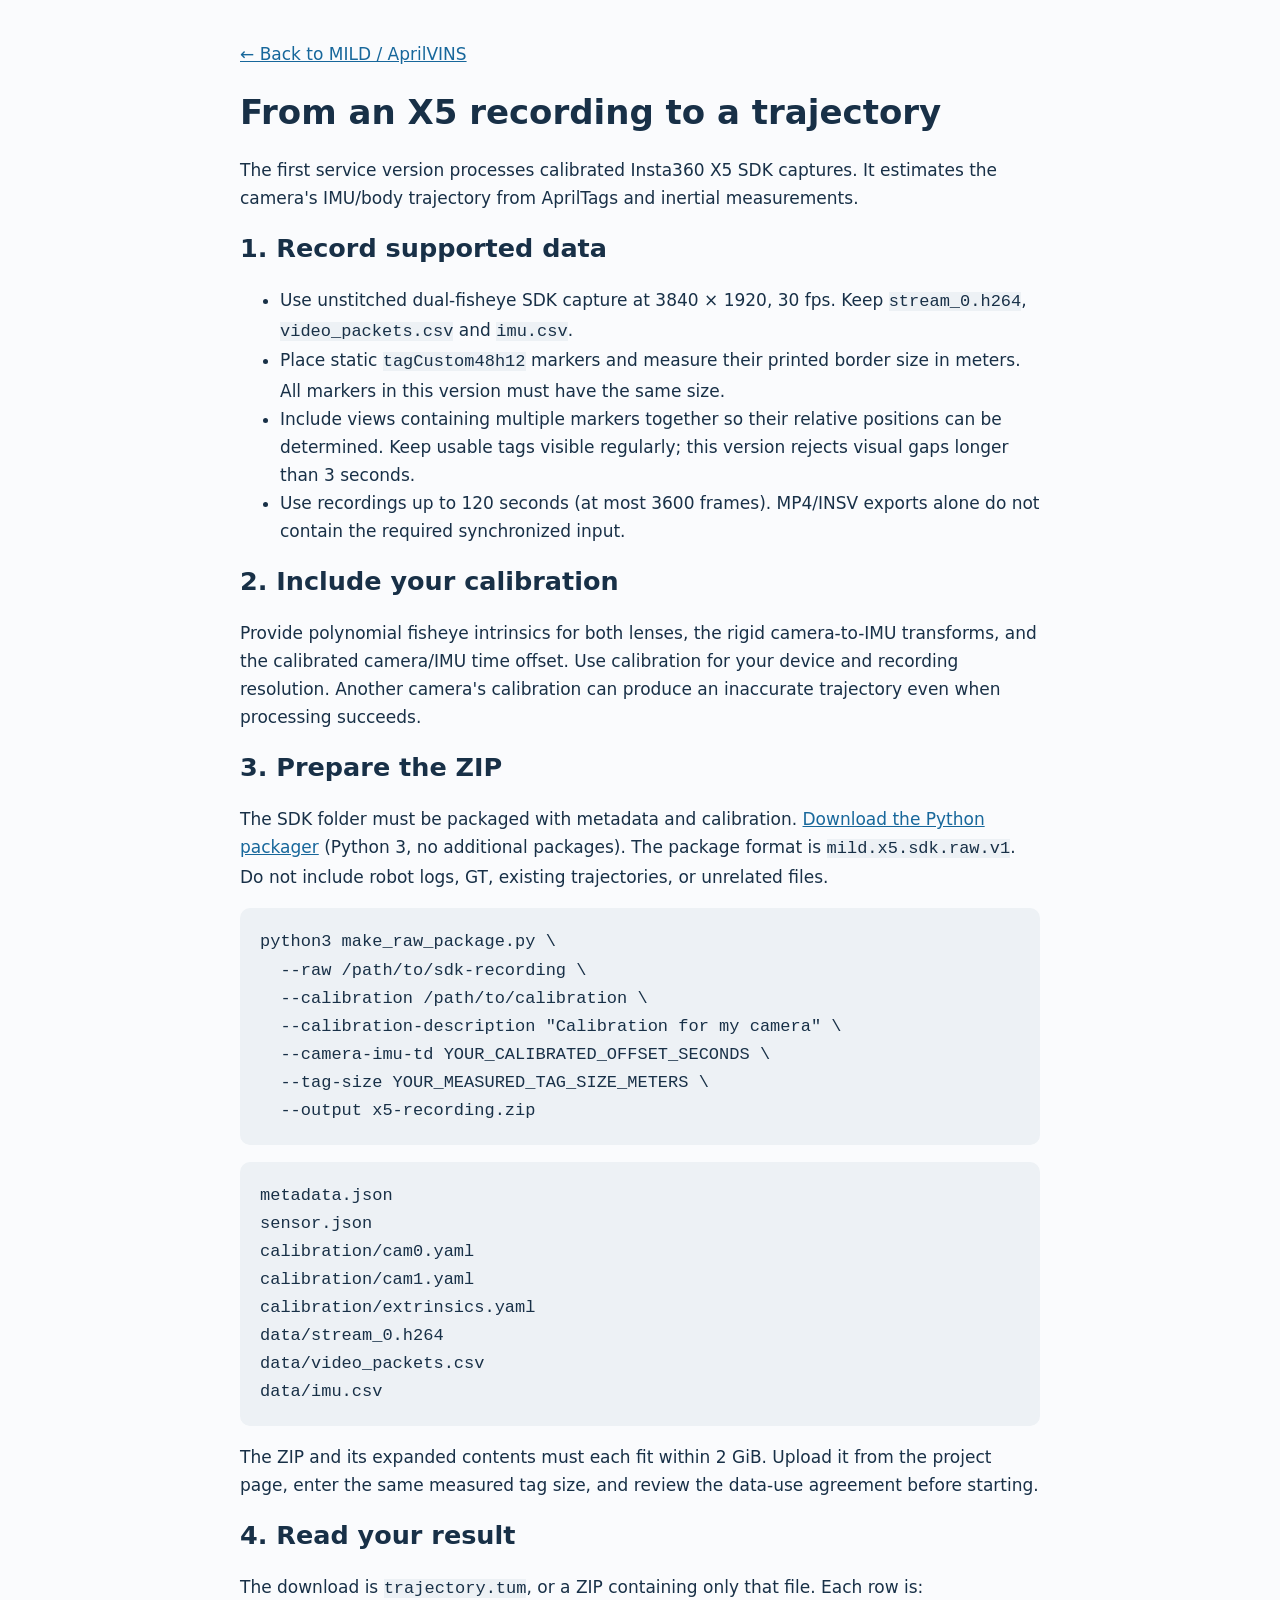
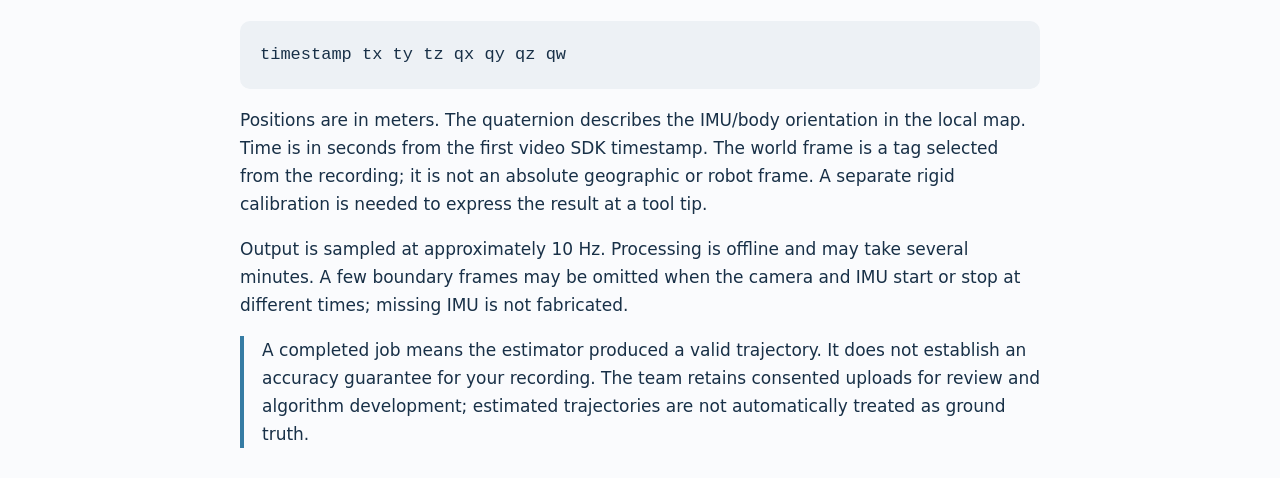
==== assets/docs/x5-upload-guide.html @ ad4363de "Document raw X5 uploads and expose service availability" ====
<!doctype html>
<html lang="en">
<head>
  <meta charset="utf-8">
  <meta name="viewport" content="width=device-width, initial-scale=1">
  <title>X5 recording guide · MILD / AprilVINS</title>
  <style>body{font:17px/1.65 system-ui,sans-serif;color:#183047;background:#fafbfd;margin:40px auto;padding:0 24px;max-width:800px}h1,h2{line-height:1.25}a{color:#17679b}code,pre{background:#edf1f5}pre{padding:20px;overflow:auto;border-radius:10px}.note{border-left:4px solid #367ca4;padding-left:18px}</style>
</head>
<body>
  <p><a href="../../index.html#upload-x5-data">← Back to MILD / AprilVINS</a></p>
  <h1>From an X5 recording to a trajectory</h1>
  <p>The first service version processes calibrated Insta360 X5 SDK captures. It estimates the camera's IMU/body trajectory from AprilTags and inertial measurements.</p>
  <h2>1. Record supported data</h2>
  <ul>
    <li>Use unstitched dual-fisheye SDK capture at 3840 × 1920, 30 fps. Keep <code>stream_0.h264</code>, <code>video_packets.csv</code> and <code>imu.csv</code>.</li>
    <li>Place static <code>tagCustom48h12</code> markers and measure their printed border size in meters. All markers in this version must have the same size.</li>
    <li>Include views containing multiple markers together so their relative positions can be determined. Keep usable tags visible regularly; this version rejects visual gaps longer than 3 seconds.</li>
    <li>Use recordings up to 120 seconds (at most 3600 frames). MP4/INSV exports alone do not contain the required synchronized input.</li>
  </ul>
  <h2>2. Include your calibration</h2>
  <p>Provide polynomial fisheye intrinsics for both lenses, the rigid camera-to-IMU transforms, and the calibrated camera/IMU time offset. Use calibration for your device and recording resolution. Another camera's calibration can produce an inaccurate trajectory even when processing succeeds.</p>
  <h2>3. Prepare the ZIP</h2>
  <p>The SDK folder must be packaged with metadata and calibration. <a href="../tools/make_raw_package.py" download>Download the Python packager</a> (Python 3, no additional packages). The package format is <code>mild.x5.sdk.raw.v1</code>. Do not include robot logs, GT, existing trajectories, or unrelated files.</p>
  <pre>python3 make_raw_package.py \
  --raw /path/to/sdk-recording \
  --calibration /path/to/calibration \
  --calibration-description "Calibration for my camera" \
  --camera-imu-td YOUR_CALIBRATED_OFFSET_SECONDS \
  --tag-size YOUR_MEASURED_TAG_SIZE_METERS \
  --output x5-recording.zip</pre>
  <pre>metadata.json
sensor.json
calibration/cam0.yaml
calibration/cam1.yaml
calibration/extrinsics.yaml
data/stream_0.h264
data/video_packets.csv
data/imu.csv</pre>
  <p>The ZIP and its expanded contents must each fit within 2 GiB. Upload it from the project page, enter the same measured tag size, and review the data-use agreement before starting.</p>
  <h2>4. Read your result</h2>
  <p>The download is <code>trajectory.tum</code>, or a ZIP containing only that file. Each row is:</p>
  <pre>timestamp tx ty tz qx qy qz qw</pre>
  <p>Positions are in meters. The quaternion describes the IMU/body orientation in the local map. Time is in seconds from the first video SDK timestamp. The world frame is a tag selected from the recording; it is not an absolute geographic or robot frame. A separate rigid calibration is needed to express the result at a tool tip.</p>
  <p>Output is sampled at approximately 10 Hz. Processing is offline and may take several minutes. A few boundary frames may be omitted when the camera and IMU start or stop at different times; missing IMU is not fabricated.</p>
  <p class="note">A completed job means the estimator produced a valid trajectory. It does not establish an accuracy guarantee for your recording. The team retains consented uploads for review and algorithm development; estimated trajectories are not automatically treated as ground truth.</p>
</body>
</html>
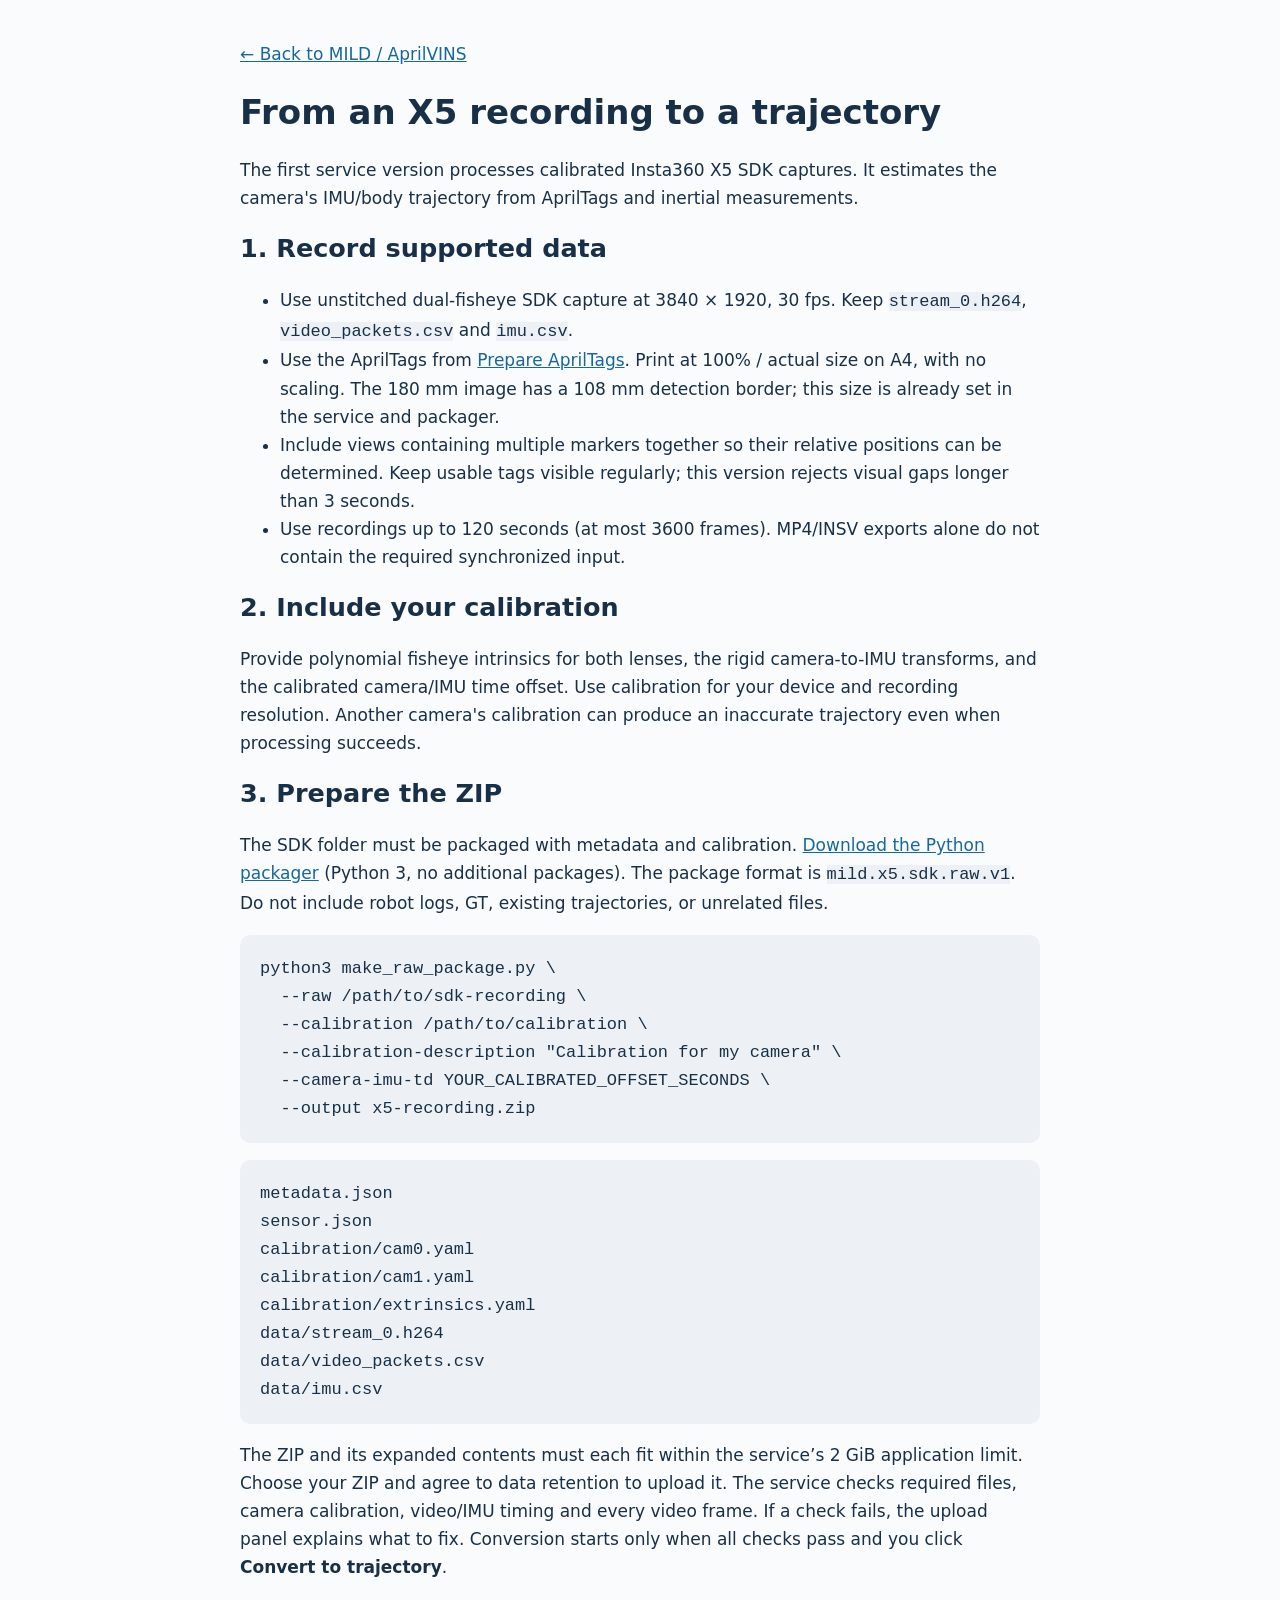
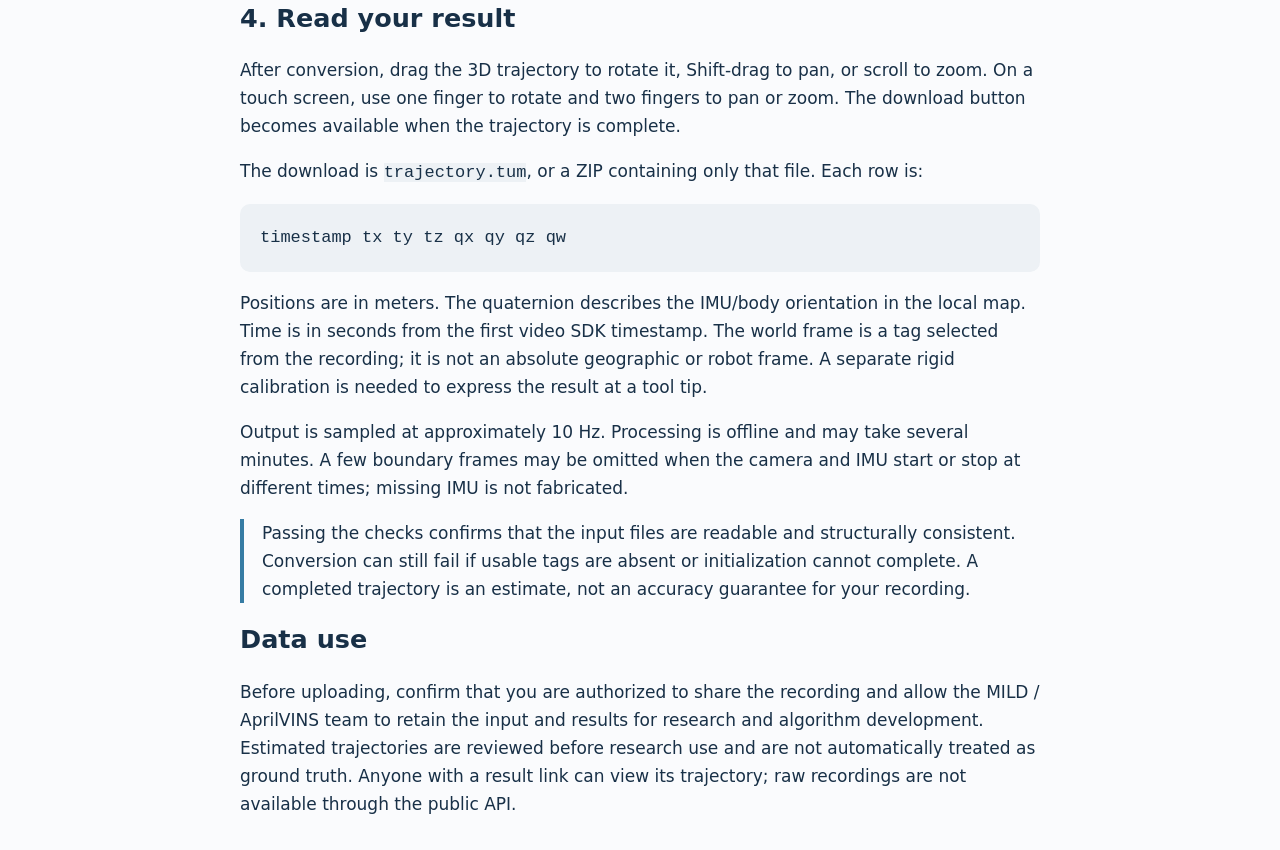
==== commit ff13c9d2: "Simplify recording checks, conversion and interactive TUM preview" ====
--- a/assets/docs/x5-upload-guide.html
+++ b/assets/docs/x5-upload-guide.html
@@ -13,7 +13,7 @@
   <h2>1. Record supported data</h2>
   <ul>
     <li>Use unstitched dual-fisheye SDK capture at 3840 × 1920, 30 fps. Keep <code>stream_0.h264</code>, <code>video_packets.csv</code> and <code>imu.csv</code>.</li>
-    <li>Place static <code>tagCustom48h12</code> markers and measure their printed border size in meters. All markers in this version must have the same size.</li>
+    <li>Use the AprilTags from <a href="../../index.html#print-apriltags">Prepare AprilTags</a>. Print at 100% / actual size on A4, with no scaling. The 180 mm image has a 108 mm detection border; this size is already set in the service and packager.</li>
     <li>Include views containing multiple markers together so their relative positions can be determined. Keep usable tags visible regularly; this version rejects visual gaps longer than 3 seconds.</li>
     <li>Use recordings up to 120 seconds (at most 3600 frames). MP4/INSV exports alone do not contain the required synchronized input.</li>
   </ul>
@@ -26,7 +26,6 @@
   --calibration /path/to/calibration \
   --calibration-description "Calibration for my camera" \
   --camera-imu-td YOUR_CALIBRATED_OFFSET_SECONDS \
-  --tag-size YOUR_MEASURED_TAG_SIZE_METERS \
   --output x5-recording.zip</pre>
   <pre>metadata.json
 sensor.json
@@ -36,12 +35,15 @@
 data/stream_0.h264
 data/video_packets.csv
 data/imu.csv</pre>
-  <p>The ZIP and its expanded contents must each fit within 2 GiB. Upload it from the project page, enter the same measured tag size, and review the data-use agreement before starting.</p>
+  <p>The ZIP and its expanded contents must each fit within the service’s 2 GiB application limit. Choose your ZIP and agree to data retention to upload it. The service checks required files, camera calibration, video/IMU timing and every video frame. If a check fails, the upload panel explains what to fix. Conversion starts only when all checks pass and you click <strong>Convert to trajectory</strong>.</p>
   <h2>4. Read your result</h2>
+  <p>After conversion, drag the 3D trajectory to rotate it, Shift-drag to pan, or scroll to zoom. On a touch screen, use one finger to rotate and two fingers to pan or zoom. The download button becomes available when the trajectory is complete.</p>
   <p>The download is <code>trajectory.tum</code>, or a ZIP containing only that file. Each row is:</p>
   <pre>timestamp tx ty tz qx qy qz qw</pre>
   <p>Positions are in meters. The quaternion describes the IMU/body orientation in the local map. Time is in seconds from the first video SDK timestamp. The world frame is a tag selected from the recording; it is not an absolute geographic or robot frame. A separate rigid calibration is needed to express the result at a tool tip.</p>
   <p>Output is sampled at approximately 10 Hz. Processing is offline and may take several minutes. A few boundary frames may be omitted when the camera and IMU start or stop at different times; missing IMU is not fabricated.</p>
-  <p class="note">A completed job means the estimator produced a valid trajectory. It does not establish an accuracy guarantee for your recording. The team retains consented uploads for review and algorithm development; estimated trajectories are not automatically treated as ground truth.</p>
+  <p class="note">Passing the checks confirms that the input files are readable and structurally consistent. Conversion can still fail if usable tags are absent or initialization cannot complete. A completed trajectory is an estimate, not an accuracy guarantee for your recording.</p>
+  <h2 id="data-use">Data use</h2>
+  <p>Before uploading, confirm that you are authorized to share the recording and allow the MILD / AprilVINS team to retain the input and results for research and algorithm development. Estimated trajectories are reviewed before research use and are not automatically treated as ground truth. Anyone with a result link can view its trajectory; raw recordings are not available through the public API.</p>
 </body>
 </html>
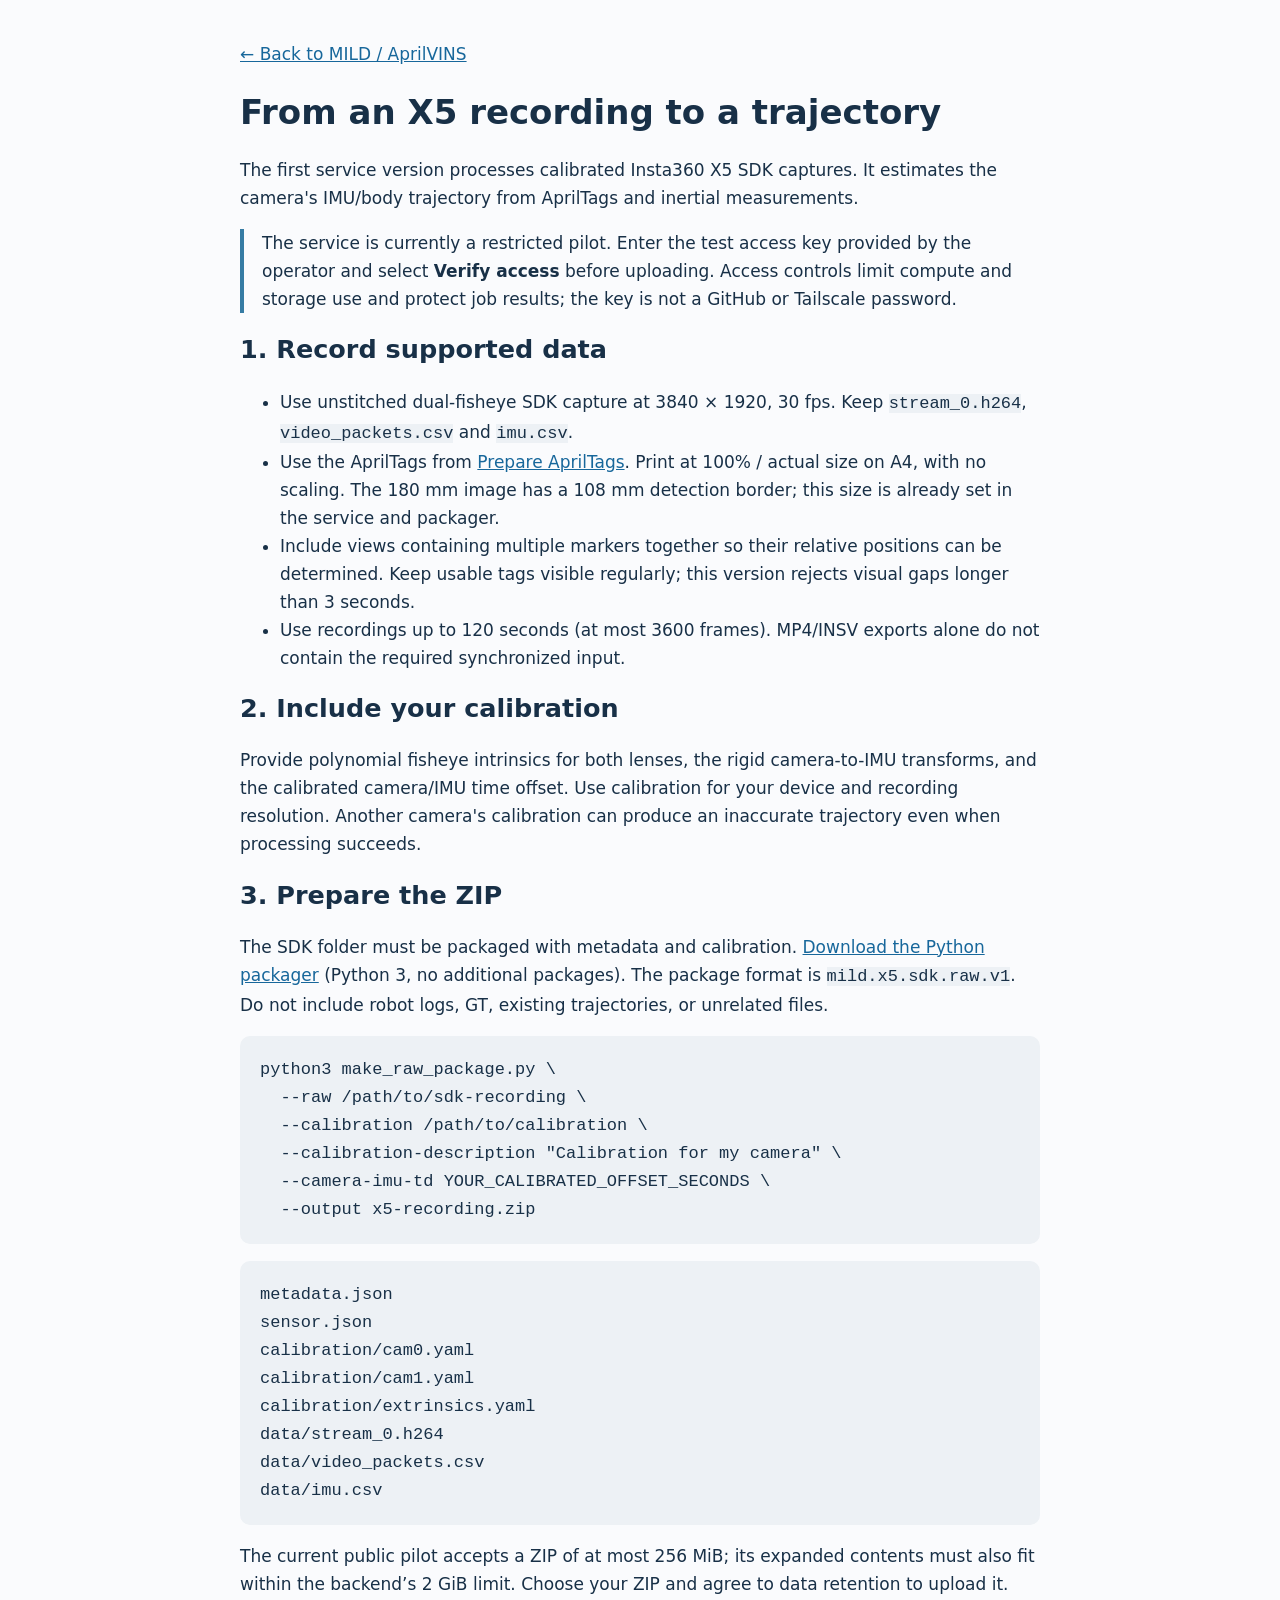
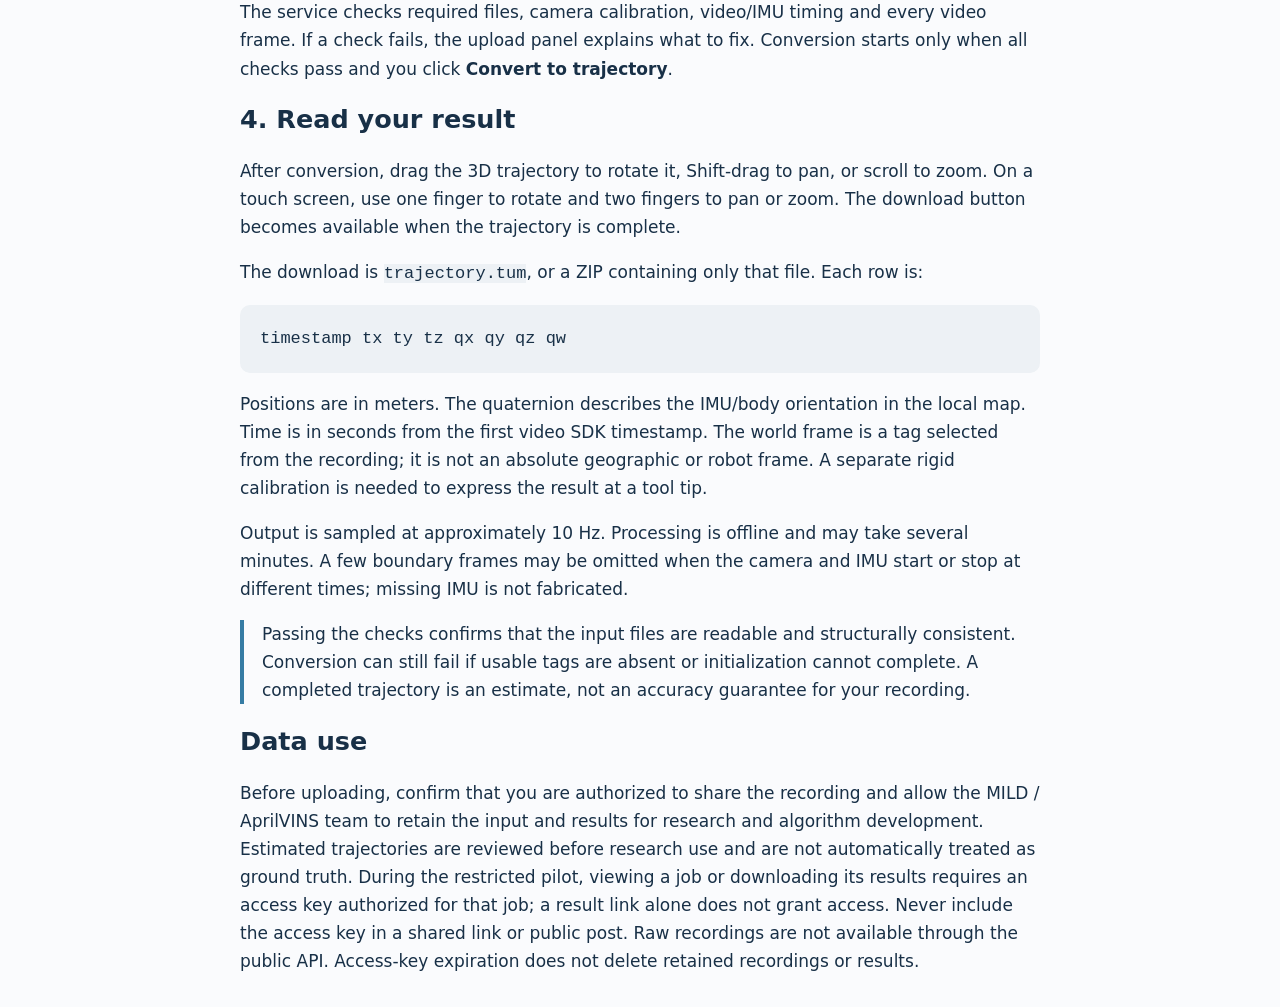
==== commit 074f1217: "Clarify restricted pilot access and upload guidance" ====
--- a/assets/docs/x5-upload-guide.html
+++ b/assets/docs/x5-upload-guide.html
@@ -10,6 +10,7 @@
   <p><a href="../../index.html#upload-x5-data">← Back to MILD / AprilVINS</a></p>
   <h1>From an X5 recording to a trajectory</h1>
   <p>The first service version processes calibrated Insta360 X5 SDK captures. It estimates the camera's IMU/body trajectory from AprilTags and inertial measurements.</p>
+  <p class="note">The service is currently a restricted pilot. Enter the test access key provided by the operator and select <strong>Verify access</strong> before uploading. Access controls limit compute and storage use and protect job results; the key is not a GitHub or Tailscale password.</p>
   <h2>1. Record supported data</h2>
   <ul>
     <li>Use unstitched dual-fisheye SDK capture at 3840 × 1920, 30 fps. Keep <code>stream_0.h264</code>, <code>video_packets.csv</code> and <code>imu.csv</code>.</li>
@@ -35,7 +36,7 @@
 data/stream_0.h264
 data/video_packets.csv
 data/imu.csv</pre>
-  <p>The ZIP and its expanded contents must each fit within the service’s 2 GiB application limit. Choose your ZIP and agree to data retention to upload it. The service checks required files, camera calibration, video/IMU timing and every video frame. If a check fails, the upload panel explains what to fix. Conversion starts only when all checks pass and you click <strong>Convert to trajectory</strong>.</p>
+  <p>The current public pilot accepts a ZIP of at most 256 MiB; its expanded contents must also fit within the backend’s 2 GiB limit. Choose your ZIP and agree to data retention to upload it. The service checks required files, camera calibration, video/IMU timing and every video frame. If a check fails, the upload panel explains what to fix. Conversion starts only when all checks pass and you click <strong>Convert to trajectory</strong>.</p>
   <h2>4. Read your result</h2>
   <p>After conversion, drag the 3D trajectory to rotate it, Shift-drag to pan, or scroll to zoom. On a touch screen, use one finger to rotate and two fingers to pan or zoom. The download button becomes available when the trajectory is complete.</p>
   <p>The download is <code>trajectory.tum</code>, or a ZIP containing only that file. Each row is:</p>
@@ -44,6 +45,6 @@
   <p>Output is sampled at approximately 10 Hz. Processing is offline and may take several minutes. A few boundary frames may be omitted when the camera and IMU start or stop at different times; missing IMU is not fabricated.</p>
   <p class="note">Passing the checks confirms that the input files are readable and structurally consistent. Conversion can still fail if usable tags are absent or initialization cannot complete. A completed trajectory is an estimate, not an accuracy guarantee for your recording.</p>
   <h2 id="data-use">Data use</h2>
-  <p>Before uploading, confirm that you are authorized to share the recording and allow the MILD / AprilVINS team to retain the input and results for research and algorithm development. Estimated trajectories are reviewed before research use and are not automatically treated as ground truth. Anyone with a result link can view its trajectory; raw recordings are not available through the public API.</p>
+  <p>Before uploading, confirm that you are authorized to share the recording and allow the MILD / AprilVINS team to retain the input and results for research and algorithm development. Estimated trajectories are reviewed before research use and are not automatically treated as ground truth. During the restricted pilot, viewing a job or downloading its results requires an access key authorized for that job; a result link alone does not grant access. Never include the access key in a shared link or public post. Raw recordings are not available through the public API. Access-key expiration does not delete retained recordings or results.</p>
 </body>
 </html>
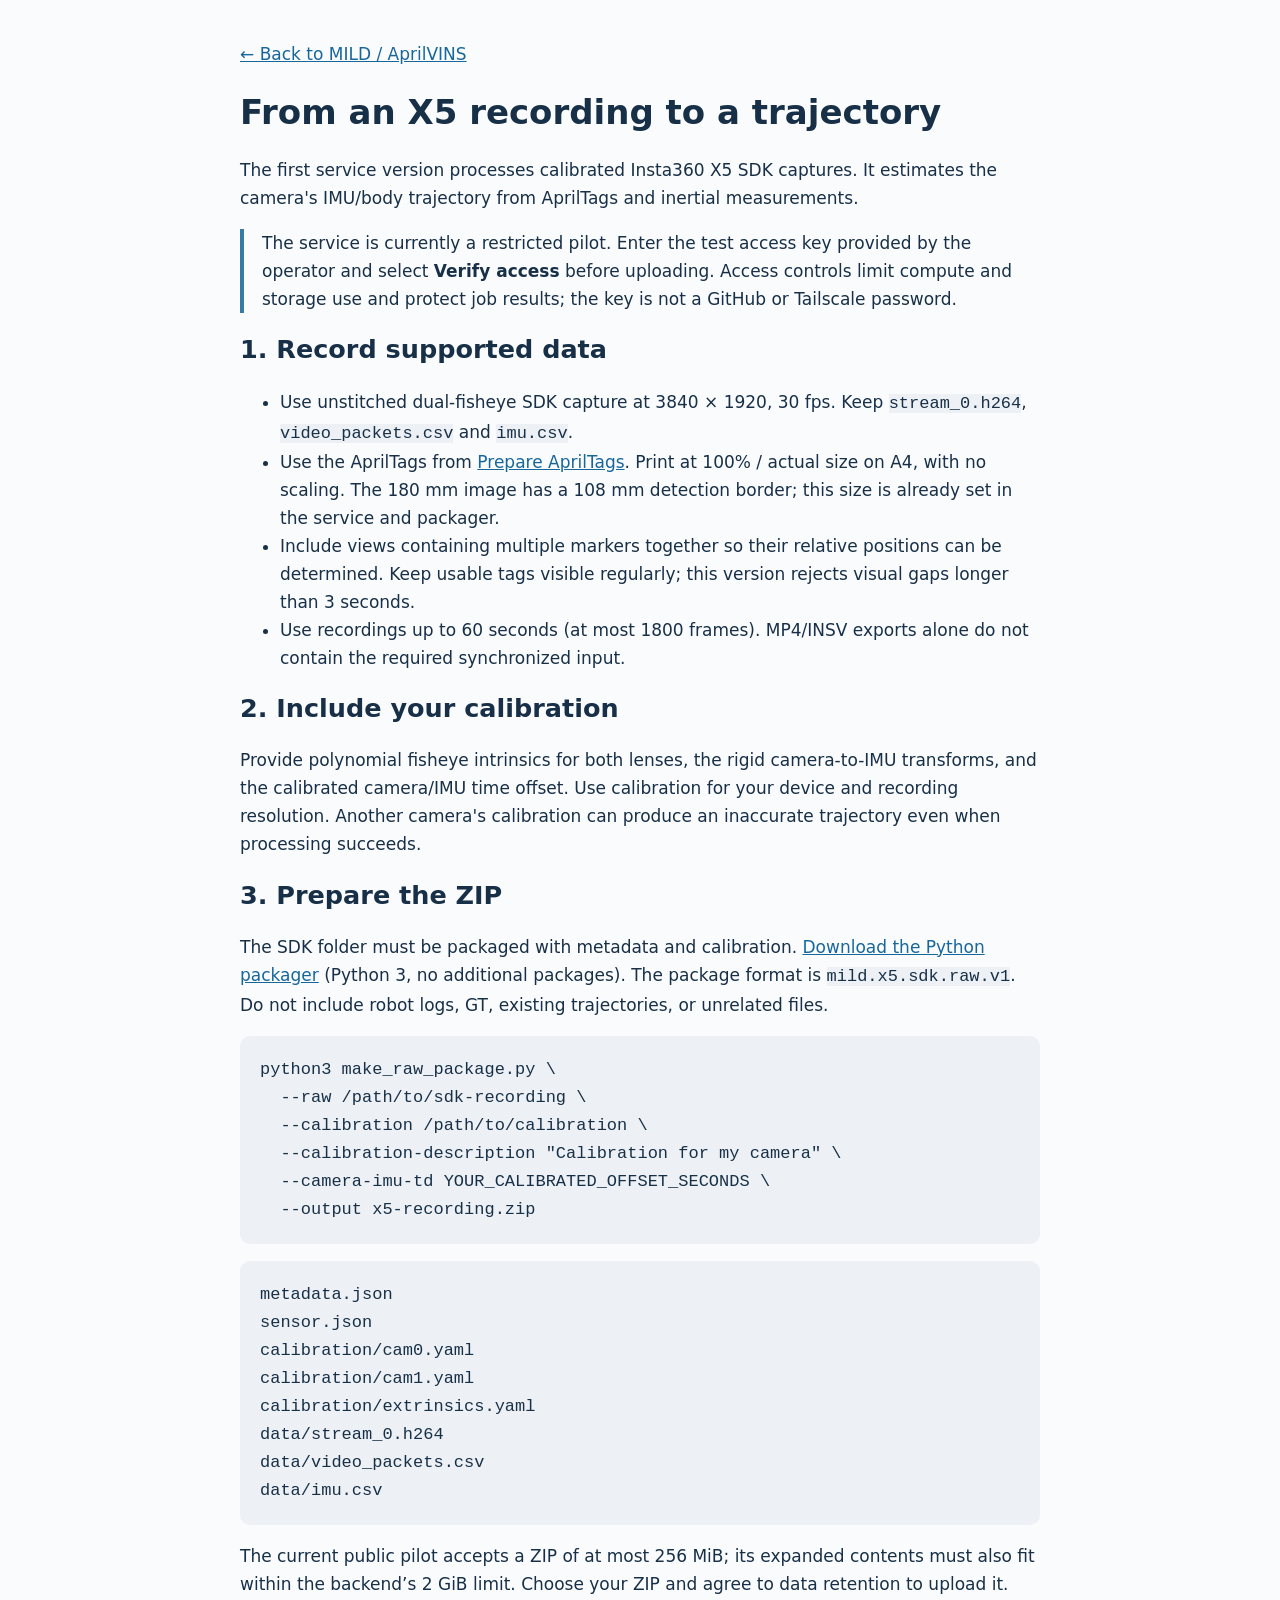
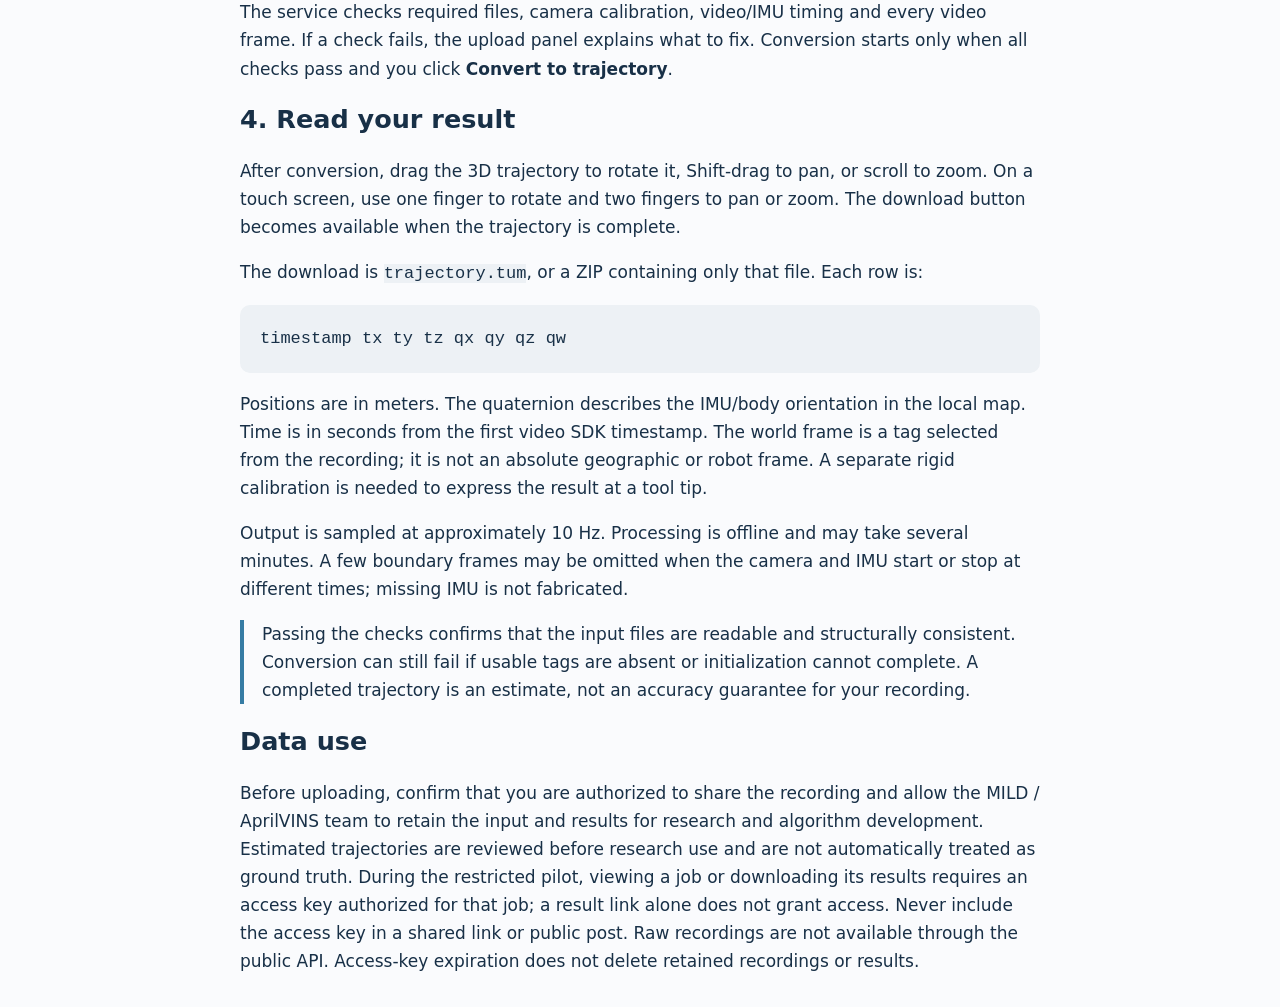
==== commit 3b145429: "Limit uploaded recordings to 60 seconds" ====
--- a/assets/docs/x5-upload-guide.html
+++ b/assets/docs/x5-upload-guide.html
@@ -16,7 +16,7 @@
     <li>Use unstitched dual-fisheye SDK capture at 3840 × 1920, 30 fps. Keep <code>stream_0.h264</code>, <code>video_packets.csv</code> and <code>imu.csv</code>.</li>
     <li>Use the AprilTags from <a href="../../index.html#print-apriltags">Prepare AprilTags</a>. Print at 100% / actual size on A4, with no scaling. The 180 mm image has a 108 mm detection border; this size is already set in the service and packager.</li>
     <li>Include views containing multiple markers together so their relative positions can be determined. Keep usable tags visible regularly; this version rejects visual gaps longer than 3 seconds.</li>
-    <li>Use recordings up to 120 seconds (at most 3600 frames). MP4/INSV exports alone do not contain the required synchronized input.</li>
+    <li>Use recordings up to 60 seconds (at most 1800 frames). MP4/INSV exports alone do not contain the required synchronized input.</li>
   </ul>
   <h2>2. Include your calibration</h2>
   <p>Provide polynomial fisheye intrinsics for both lenses, the rigid camera-to-IMU transforms, and the calibrated camera/IMU time offset. Use calibration for your device and recording resolution. Another camera's calibration can produce an inaccurate trajectory even when processing succeeds.</p>
